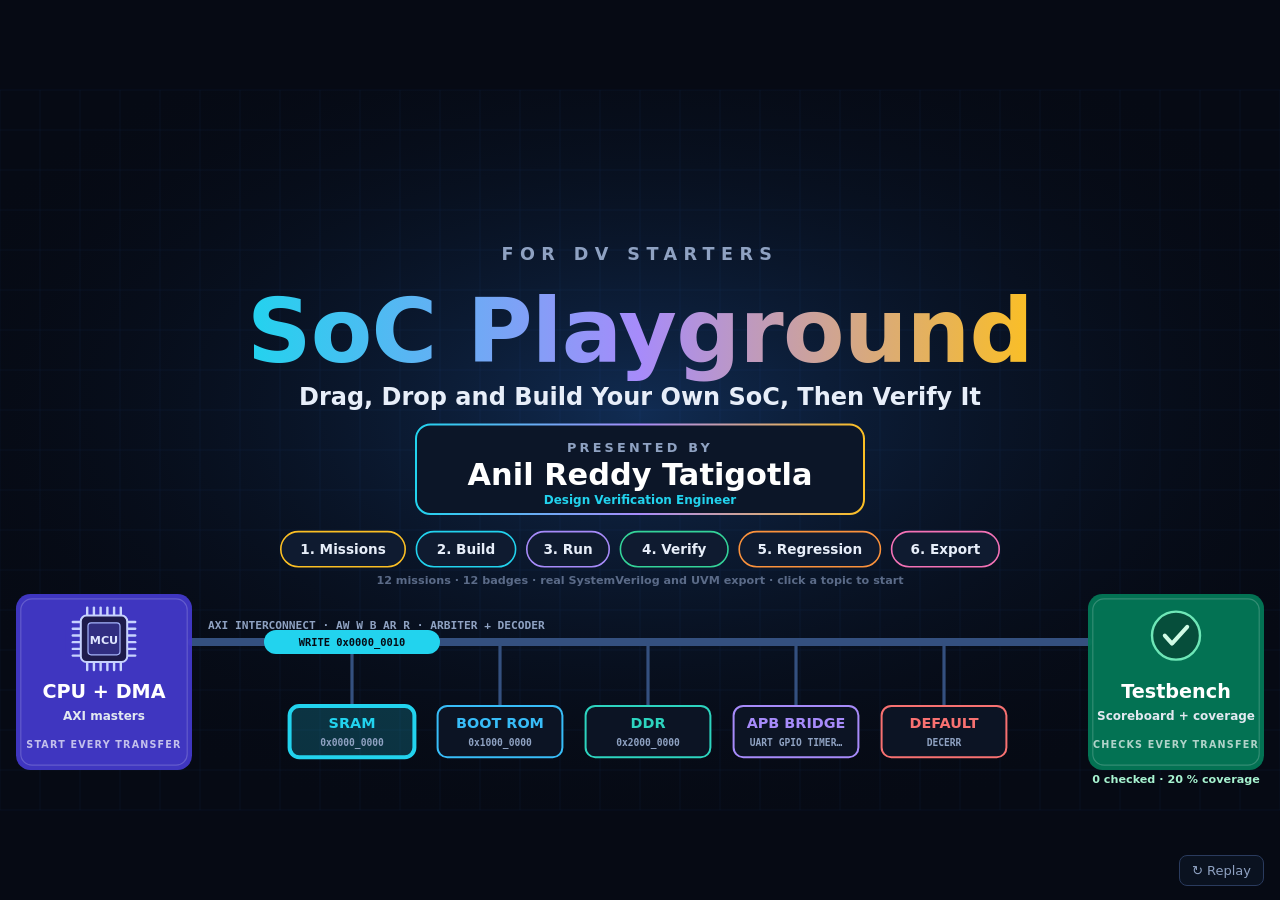
==== index.html @ fb42d635 "Add files via upload" ====
<!DOCTYPE html>
<html lang="en">
<head>
<meta charset="utf-8">
<meta name="viewport" content="width=device-width,initial-scale=1">
<meta name="description" content="SoC Playground: drag and drop your own AXI and APB system on chip, run software on it, verify it with a testbench you build, earn badges and export real SystemVerilog. For design verification starters.">
<title>SoC Playground</title>
<link rel="icon" href="data:image/svg+xml,%3Csvg xmlns=%27http://www.w3.org/2000/svg%27 viewBox=%270 0 32 32%27%3E%3Crect width=%2732%27 height=%2732%27 rx=%277%27 fill=%27%23060a14%27/%3E%3Cpath d=%27M4 12h5v-6h5v6h5v-6h5v6h4M4 24h9l2-5h13%27 stroke=%27%2322d3ee%27 stroke-width=%272.5%27 fill=%27none%27 stroke-linejoin=%27round%27/%3E%3C/svg%3E">
<style>
:root{--bg:#060a14;--t:#e7eef9;--m:#8fa2c2;--a:#22d3ee;color-scheme:dark}
html,body{height:100%;margin:0;background:var(--bg);overflow:hidden;font-family:Inter,system-ui,-apple-system,"Segoe UI",Roboto,sans-serif}
.wrap{position:fixed;inset:0;display:flex;align-items:center;justify-content:center}
svg{width:100vw;height:100vh;display:block}
.fade{opacity:0;animation:fi 1s ease forwards}
@keyframes fi{from{opacity:0;transform:translateY(14px)}to{opacity:1;transform:none}}
.chip{cursor:pointer}
.chip rect{transition:fill .2s}
.chip:hover rect,.chip:focus rect{fill:#1a2b4d}
.chip:focus{outline:none}
.chip:focus-visible rect{stroke-width:4}
.btn{position:fixed;right:16px;bottom:14px;background:#0c1424cc;color:var(--m);border:1px solid #2a3b5e;border-radius:8px;padding:7px 12px;font-size:13px;cursor:pointer;font-family:inherit}
.btn:hover{color:#fff;border-color:var(--a)}
.mlinks{display:none}
@media (max-aspect-ratio:1/1){
 .wrap{bottom:auto;height:62vw}
 svg{height:62vw}
 .mlinks{display:grid;position:fixed;left:0;right:0;bottom:0;top:62vw;overflow:auto;padding:12px 16px 64px;gap:8px;align-content:start}
 .mlinks p{margin:0 0 4px;color:var(--m);font-size:13px;font-weight:700;letter-spacing:.08em}
 .mlinks a{display:flex;align-items:center;gap:12px;min-height:50px;padding:0 14px;border-radius:12px;background:#0f1b30;border:2px solid var(--k);color:var(--t);text-decoration:none;font-weight:700;font-size:16px}
 .mlinks a span{color:var(--m);font-weight:500;font-size:13px;margin-left:auto;text-align:right}
}
@media (prefers-reduced-motion:reduce){.fade{animation:none;opacity:1}}
</style>
</head>
<body>
<div class="wrap"><svg id="sv" viewBox="0 0 1600 900" preserveAspectRatio="xMidYMid meet" role="img" aria-label="SoC Playground title"></svg></div>
<nav class="mlinks" id="ml" aria-label="Series pages"></nav>
<button class="btn" id="rp" type="button">↻ Replay</button>
<script>
{
const NS = 'http://www.w3.org/2000/svg', sv = document.getElementById('sv');
const reduce = matchMedia('(prefers-reduced-motion: reduce)').matches;
function E(t, a, p, txt) { const e = document.createElementNS(NS, t); for (const k in a) e.setAttribute(k, a[k]); if (txt != null) e.textContent = txt; (p || sv).appendChild(e); return e; }
const PAGES = [
 {n: 'Missions', h: 'missions.html', c: '#fbbf24', d: 'Start here: goals and badges'},
 {n: 'Build', h: 'build.html', c: '#22d3ee', d: 'Drag and drop your SoC'},
 {n: 'Run', h: 'run.html', c: '#a78bfa', d: 'Transfers, interrupts, out-of-order'},
 {n: 'Verify', h: 'verify.html', c: '#34d399', d: 'Testbench, sequences, assertions'},
 {n: 'Regression', h: 'regress.html', c: '#fb923c', d: 'Every bug against every test'},
 {n: 'Export', h: 'export.html', c: '#f472b6', d: 'RTL, testbench, UVM, share link'}
];
document.getElementById('ml').innerHTML = '<p>OPEN A TOPIC</p>' + PAGES.map((p, i) => `<a href="${p.h}" style="--k:${p.c}">${i + 1}. ${p.n}<span>${p.d}</span></a>`).join('');

const TX = [['WRITE', 0x00000010, 'ram', 'OKAY'], ['READ', 0x20000040, 'uart', 'OKAY', 'DMA READ ×8'], ['WRITE', 0x40000008, 'gpio', 'OKAY'], ['READ', 0x10000000, 'timer', 'OKAY'], ['READ', 0x90000000, 'none', 'DECERR'], ['WRITE', 0x40001004, 'gpio', 'OKAY'], ['WRITE', 0x00000100, 'ram', 'OKAY', 'DMA WRITE ×8'], ['WRITE', 0x10000000, 'timer', 'SLVERR']];
const SLV = {ram: [440, '#22d3ee', 'SRAM'], timer: [625, '#38bdf8', 'BOOT ROM'], uart: [810, '#2dd4bf', 'DDR'], gpio: [995, '#a78bfa', 'APB BRIDGE'], none: [1180, '#f87171', 'DEFAULT']};
const SUB = {ram: '0x0000_0000', timer: '0x1000_0000', uart: '0x2000_0000', gpio: 'UART GPIO TIMER…', none: 'DECERR'};
const BUSY = 690, SLY = 770;
let anim = {}, done = 0, t0 = performance.now();
const hx = v => '0x' + (v >>> 0).toString(16).toUpperCase().padStart(8, '0').replace(/^(....)/, '$1_');
function build() {
  while (sv.firstChild) sv.removeChild(sv.firstChild); t0 = performance.now();
  const d = E('defs', {});
  const g1 = E('linearGradient', {id: 'gt', x1: 0, x2: 1}, d); [['0', '#22d3ee'], ['.5', '#a78bfa'], ['1', '#fbbf24']].forEach(([o, c]) => E('stop', {offset: o, 'stop-color': c}, g1));
  const rg = E('radialGradient', {id: 'glow', cx: .5, cy: .45, r: .6}, d); E('stop', {offset: 0, 'stop-color': '#12305a', 'stop-opacity': .9}, rg); E('stop', {offset: 1, 'stop-color': '#060a14', 'stop-opacity': 0}, rg);
  E('rect', {x: 0, y: 0, width: 1600, height: 900, fill: '#060a14'}); E('rect', {x: 0, y: 0, width: 1600, height: 900, fill: 'url(#glow)'});
  const gg = E('g', {opacity: .12}); for (let x = 0; x <= 1600; x += 50) E('line', {x1: x, y1: 0, x2: x, y2: 900, stroke: '#3b82f6', 'stroke-width': .6}, gg); for (let y = 0; y <= 900; y += 50) E('line', {x1: 0, y1: y, x2: 1600, y2: y, stroke: '#3b82f6', 'stroke-width': .6}, gg);
  // APB bus, slaves and a travelling transfer
  const bus = E('g', {class: 'fade', style: 'animation-delay:1.8s'});
  E('line', {x1: 240, y1: BUSY, x2: 1360, y2: BUSY, stroke: '#34507f', 'stroke-width': 10, 'stroke-linecap': 'round'}, bus);
  E('text', {x: 260, y: BUSY - 16, fill: '#8fa2c2', 'font-size': 14, 'font-weight': 700, 'font-family': 'ui-monospace,Menlo,monospace'}, bus, 'AXI INTERCONNECT  ·  AW  W  B  AR  R  ·  ARBITER + DECODER');
  anim.slaves = {};
  for (const [k, [x, c, n]] of Object.entries(SLV)) {
    E('line', {x1: x, y1: BUSY, x2: x, y2: SLY, stroke: '#34507f', 'stroke-width': 4}, bus);
    const g = E('g', {}, bus);
    const r = E('rect', {x: x - 78, y: SLY, width: 156, height: 64, rx: 12, fill: '#0c1424', stroke: c, 'stroke-width': 2.5}, g);
    E('text', {x, y: SLY + 28, 'text-anchor': 'middle', fill: c, 'font-size': 18, 'font-weight': 900}, g, n);
    E('text', {x, y: SLY + 50, 'text-anchor': 'middle', fill: '#8fa2c2', 'font-size': 12, 'font-weight': 600, 'font-family': 'ui-monospace,Menlo,monospace'}, g, SUB[k]);
    anim.slaves[k] = r;
  }
  anim.pk = E('g', {}, bus); anim.pr = E('rect', {x: 0, y: -15, width: 220, height: 30, rx: 15, fill: '#22d3ee'}, anim.pk); anim.pt = E('text', {x: 110, y: 5, 'text-anchor': 'middle', fill: '#060a14', 'font-size': 13, 'font-weight': 800, 'font-family': 'ui-monospace,Menlo,monospace'}, anim.pk, '');
  // devices
  const dev = (x, c, a, b, ic, tag) => { const g = E('g', {class: 'fade', style: 'animation-delay:2s'}); E('rect', {x, y: 630, width: 220, height: 220, rx: 18, fill: c, opacity: .95}, g); E('rect', {x: x + 6, y: 636, width: 208, height: 208, rx: 14, fill: 'none', stroke: '#ffffff30', 'stroke-width': 1.5}, g);
    ic(g, x + 110, 682); E('text', {x: x + 110, y: 760, 'text-anchor': 'middle', fill: '#fff', 'font-size': 24, 'font-weight': 800}, g, a); E('text', {x: x + 110, y: 788, 'text-anchor': 'middle', fill: '#e2e8f0', 'font-size': 15, 'font-weight': 600}, g, b);
    E('text', {x: x + 110, y: 822, 'text-anchor': 'middle', fill: '#ffffffb0', 'font-size': 12, 'font-weight': 700, 'letter-spacing': 1.5}, g, tag); };
  const cpu = (g, cx, cy) => { cy += 4; const s2 = 29;
    for (let k = 0; k < 6; k++) { const o = -s2 + 8 + k * (2 * s2 - 16) / 5; [[cx + o, cy - s2 - 10, cx + o, cy - s2], [cx + o, cy + s2, cx + o, cy + s2 + 10], [cx - s2 - 10, cy + o, cx - s2, cy + o], [cx + s2, cy + o, cx + s2 + 10, cy + o]].forEach(([a, b, c, d2]) => E('line', {x1: a, y1: b, x2: c, y2: d2, stroke: '#c7d2fe', 'stroke-width': 3, 'stroke-linecap': 'round'}, g)); }
    E('rect', {x: cx - s2, y: cy - s2, width: 2 * s2, height: 2 * s2, rx: 7, fill: '#1e1b4b', stroke: '#c7d2fe', 'stroke-width': 2.5}, g); E('rect', {x: cx - 20, y: cy - 20, width: 40, height: 40, rx: 4, fill: '#312e81', stroke: '#a5b4fc', 'stroke-width': 1.5}, g);
    E('text', {x: cx, y: cy + 6, 'text-anchor': 'middle', fill: '#e0e7ff', 'font-size': 14, 'font-weight': 900}, g, 'MCU'); };
  const check = (g, cx, cy) => { E('circle', {cx, cy, r: 30, fill: '#064e3b', stroke: '#6ee7b7', 'stroke-width': 3}, g); E('path', {d: `M${cx - 14},${cy} l9,10 l19,-21`, fill: 'none', stroke: '#d1fae5', 'stroke-width': 5, 'stroke-linecap': 'round', 'stroke-linejoin': 'round'}, g); };
  dev(20, '#4338ca', 'CPU + DMA', 'AXI masters', cpu, 'START EVERY TRANSFER');
  dev(1360, '#047857', 'Testbench', 'Scoreboard + coverage', check, 'CHECKS EVERY TRANSFER');
  anim.cnt = E('text', {x: 1470, y: 866, 'text-anchor': 'middle', fill: '#a7f3d0', 'font-size': 14, 'font-weight': 800, class: 'fade', style: 'animation-delay:2s'}, null, '');
  // title block
  const tb = E('g', {});
  E('text', {x: 800, y: 212, 'text-anchor': 'middle', fill: '#8fa2c2', 'font-size': 22, 'font-weight': 700, 'letter-spacing': 8, class: 'fade', style: 'animation-delay:.3s'}, tb, 'FOR DV STARTERS');
  E('text', {x: 800, y: 340, 'text-anchor': 'middle', fill: 'url(#gt)', 'font-size': 112, 'font-weight': 900, 'letter-spacing': -1, class: 'fade', style: 'animation-delay:.5s'}, tb, 'SoC Playground');
  E('text', {x: 800, y: 394, 'text-anchor': 'middle', fill: '#e7eef9', 'font-size': 30, 'font-weight': 600, class: 'fade', style: 'animation-delay:.9s'}, tb, 'Drag, Drop and Build Your Own SoC, Then Verify It');
  const nb = E('g', {class: 'fade', style: 'animation-delay:1.4s'}, tb);
  E('rect', {x: 520, y: 418, width: 560, height: 112, rx: 18, fill: '#0c1628', stroke: 'url(#gt)', 'stroke-width': 2.5}, nb);
  E('text', {x: 800, y: 452, 'text-anchor': 'middle', fill: '#8fa2c2', 'font-size': 16, 'font-weight': 700, 'letter-spacing': 4}, nb, 'PRESENTED BY');
  E('text', {x: 800, y: 494, 'text-anchor': 'middle', fill: '#ffffff', 'font-size': 38, 'font-weight': 800}, nb, 'Anil Reddy Tatigotla');
  E('text', {x: 800, y: 518, 'text-anchor': 'middle', fill: '#22d3ee', 'font-size': 15, 'font-weight': 700}, nb, 'Design Verification Engineer');
  const cw = PAGES.map(p => (p.n.length + 3) * 10.5 + 40), gap = 14; let x = 800 - (cw.reduce((s, w) => s + w, 0) + gap * (PAGES.length - 1)) / 2;
  PAGES.forEach((p, i) => { const w = cw[i];
    const a = E('a', {href: p.h, class: 'chip fade', style: `animation-delay:${2.6 + i * .18}s`, tabindex: 0, 'aria-label': `Open page ${i + 1}: ${p.n}`});
    E('title', {}, a, `${p.n}: ${p.d}`);
    E('rect', {x, y: 552, width: w, height: 44, rx: 22, fill: '#0f1b30', stroke: p.c, 'stroke-width': 2}, a);
    E('text', {x: x + w / 2, y: 580, 'text-anchor': 'middle', fill: '#e7eef9', 'font-size': 17, 'font-weight': 700}, a, (i + 1) + '. ' + p.n);
    x += w + gap; });
  E('text', {x: 800, y: 618, 'text-anchor': 'middle', fill: '#5b6b88', 'font-size': 14, 'font-weight': 600, class: 'fade', style: 'animation-delay:3.6s'}, null, '12 missions · 12 badges · real SystemVerilog and UVM export · click a topic to start');
}
function loop(now) {
  const T = 2.4, t = reduce ? 0.3 * T : Math.max(0, (now - t0) / 1000) % (TX.length * T), k = Math.floor(t / T), f = (t % T) / T;
  const [op, a, sl, resp, lab0] = TX[k], [sx, sc] = SLV[sl];
  if (anim.pk) {
    let x, y, label, col;
    if (f < 0.42) { x = 250 + (sx - 360 - 250) * (f / 0.42) ; y = BUSY; label = lab0 || `${op} ${hx(a)}`; col = lab0 ? '#c084fc' : '#22d3ee'; }
    else if (f < 0.58) { x = sx - 110; y = BUSY; label = lab0 || `${op} ${hx(a)}`; col = lab0 ? '#c084fc' : '#22d3ee'; }
    else { x = sx - 110 - (sx - 110 - 250) * ((f - 0.58) / 0.42); y = BUSY; label = resp; col = resp === 'OKAY' ? '#34d399' : '#f87171'; }
    anim.pk.setAttribute('transform', `translate(${x.toFixed(1)},${y})`);
    anim.pr.setAttribute('fill', col); anim.pr.setAttribute('width', label.length > 6 ? 220 : 90); anim.pt.setAttribute('x', label.length > 6 ? 110 : 45); anim.pt.textContent = label;
    for (const [kk, r] of Object.entries(anim.slaves)) { const on = kk === sl && f >= 0.38 && f < 0.66; r.setAttribute('fill', on ? sc + '33' : '#0c1424'); r.setAttribute('stroke-width', on ? 5 : 2.5); }
    const n = Math.max(0, Math.floor((now - t0) / 1000 / T));
    anim.cnt.textContent = `${n} checked · ${Math.min(100, 20 + n * 9)} % coverage`;
  }
  if (!reduce) requestAnimationFrame(loop);
}
document.getElementById('rp').onclick = () => { build(); if (reduce) loop(performance.now()); };
build(); requestAnimationFrame(loop);
}
</script>
</body>
</html>
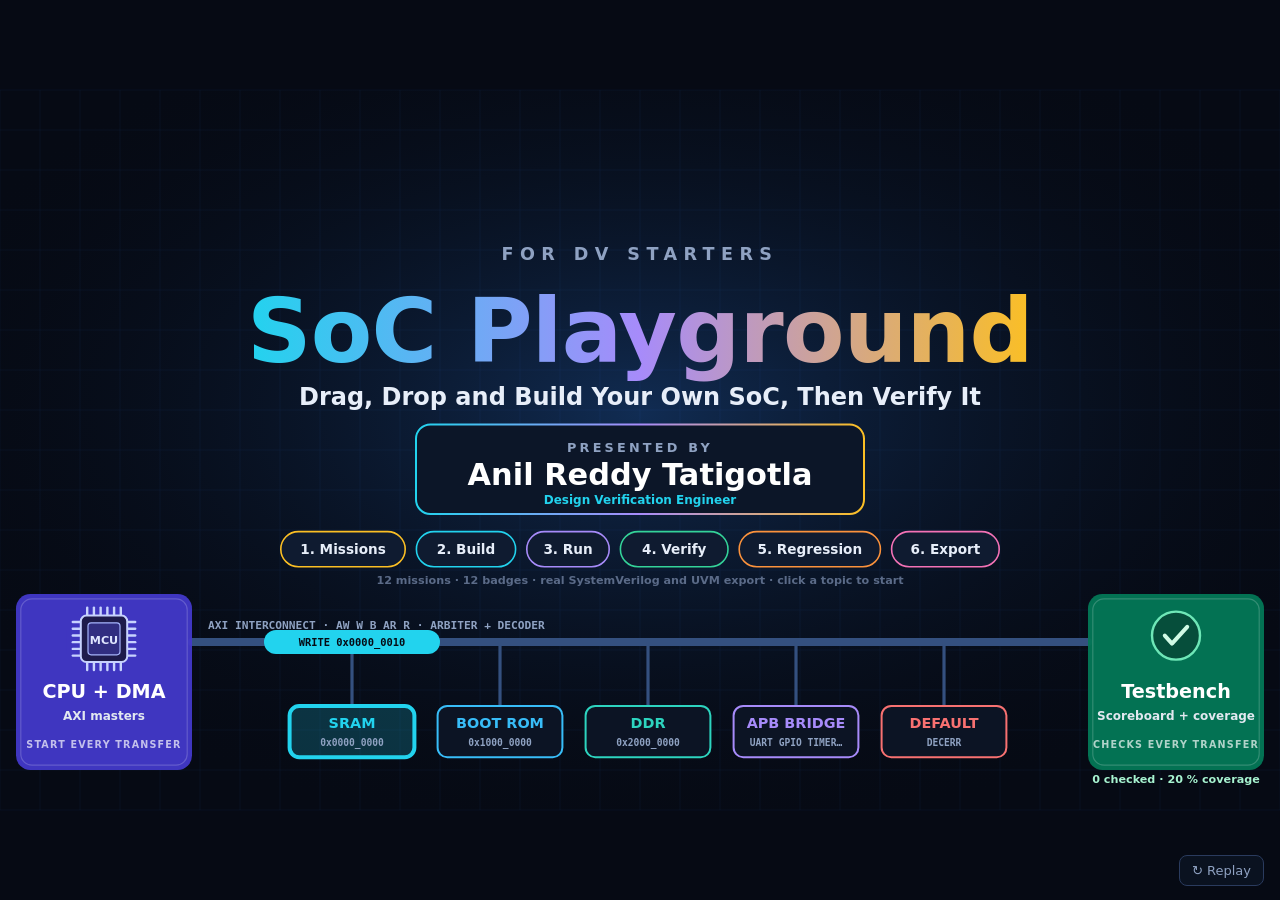
==== commit 45127f74: "Add files via upload" ====
--- a/index.html
+++ b/index.html
@@ -5,7 +5,7 @@
 <meta name="viewport" content="width=device-width,initial-scale=1">
 <meta name="description" content="SoC Playground: drag and drop your own AXI and APB system on chip, run software on it, verify it with a testbench you build, earn badges and export real SystemVerilog. For design verification starters.">
 <title>SoC Playground</title>
-<link rel="icon" href="data:image/svg+xml,%3Csvg xmlns=%27http://www.w3.org/2000/svg%27 viewBox=%270 0 32 32%27%3E%3Crect width=%2732%27 height=%2732%27 rx=%277%27 fill=%27%23060a14%27/%3E%3Cpath d=%27M4 12h5v-6h5v6h5v-6h5v6h4M4 24h9l2-5h13%27 stroke=%27%2322d3ee%27 stroke-width=%272.5%27 fill=%27none%27 stroke-linejoin=%27round%27/%3E%3C/svg%3E">
+<link rel="icon" type="image/svg+xml" href="soc-playground-icon.svg">
 <style>
 :root{--bg:#060a14;--t:#e7eef9;--m:#8fa2c2;--a:#22d3ee;color-scheme:dark}
 html,body{height:100%;margin:0;background:var(--bg);overflow:hidden;font-family:Inter,system-ui,-apple-system,"Segoe UI",Roboto,sans-serif}
